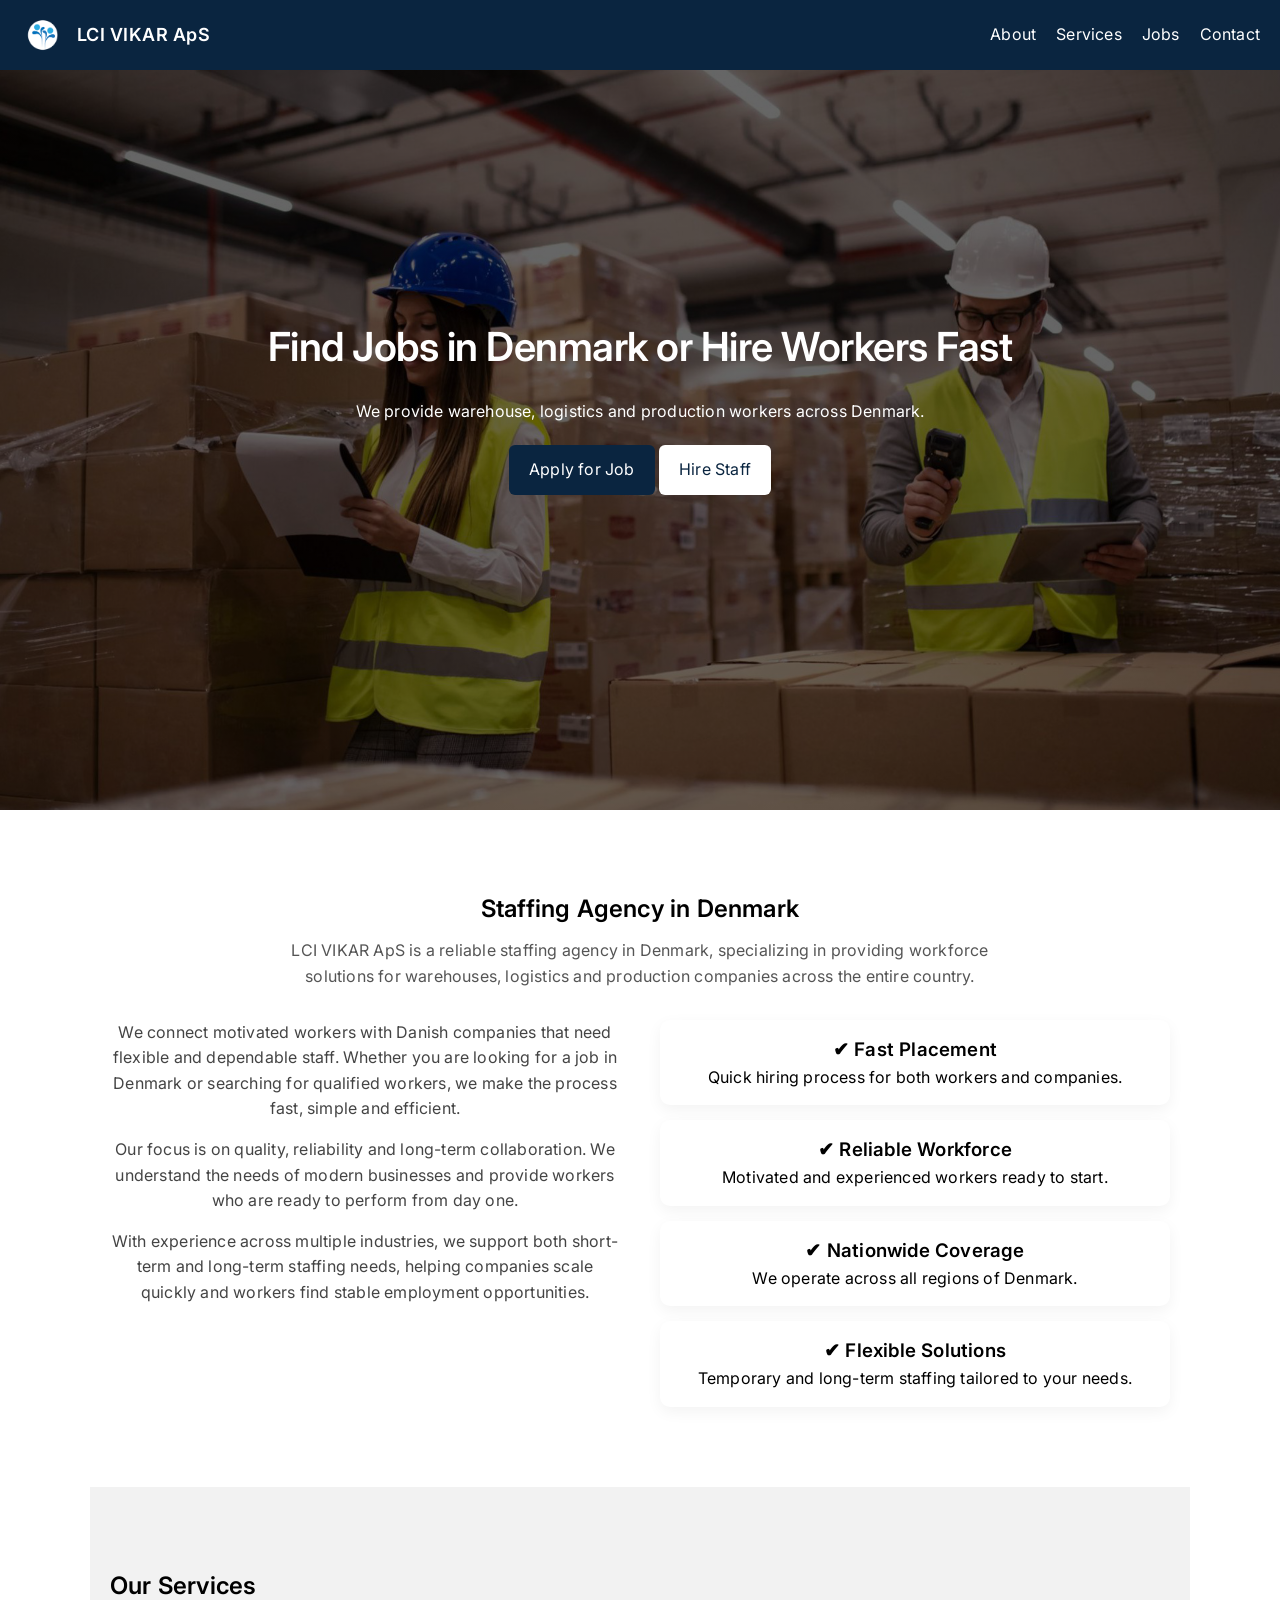
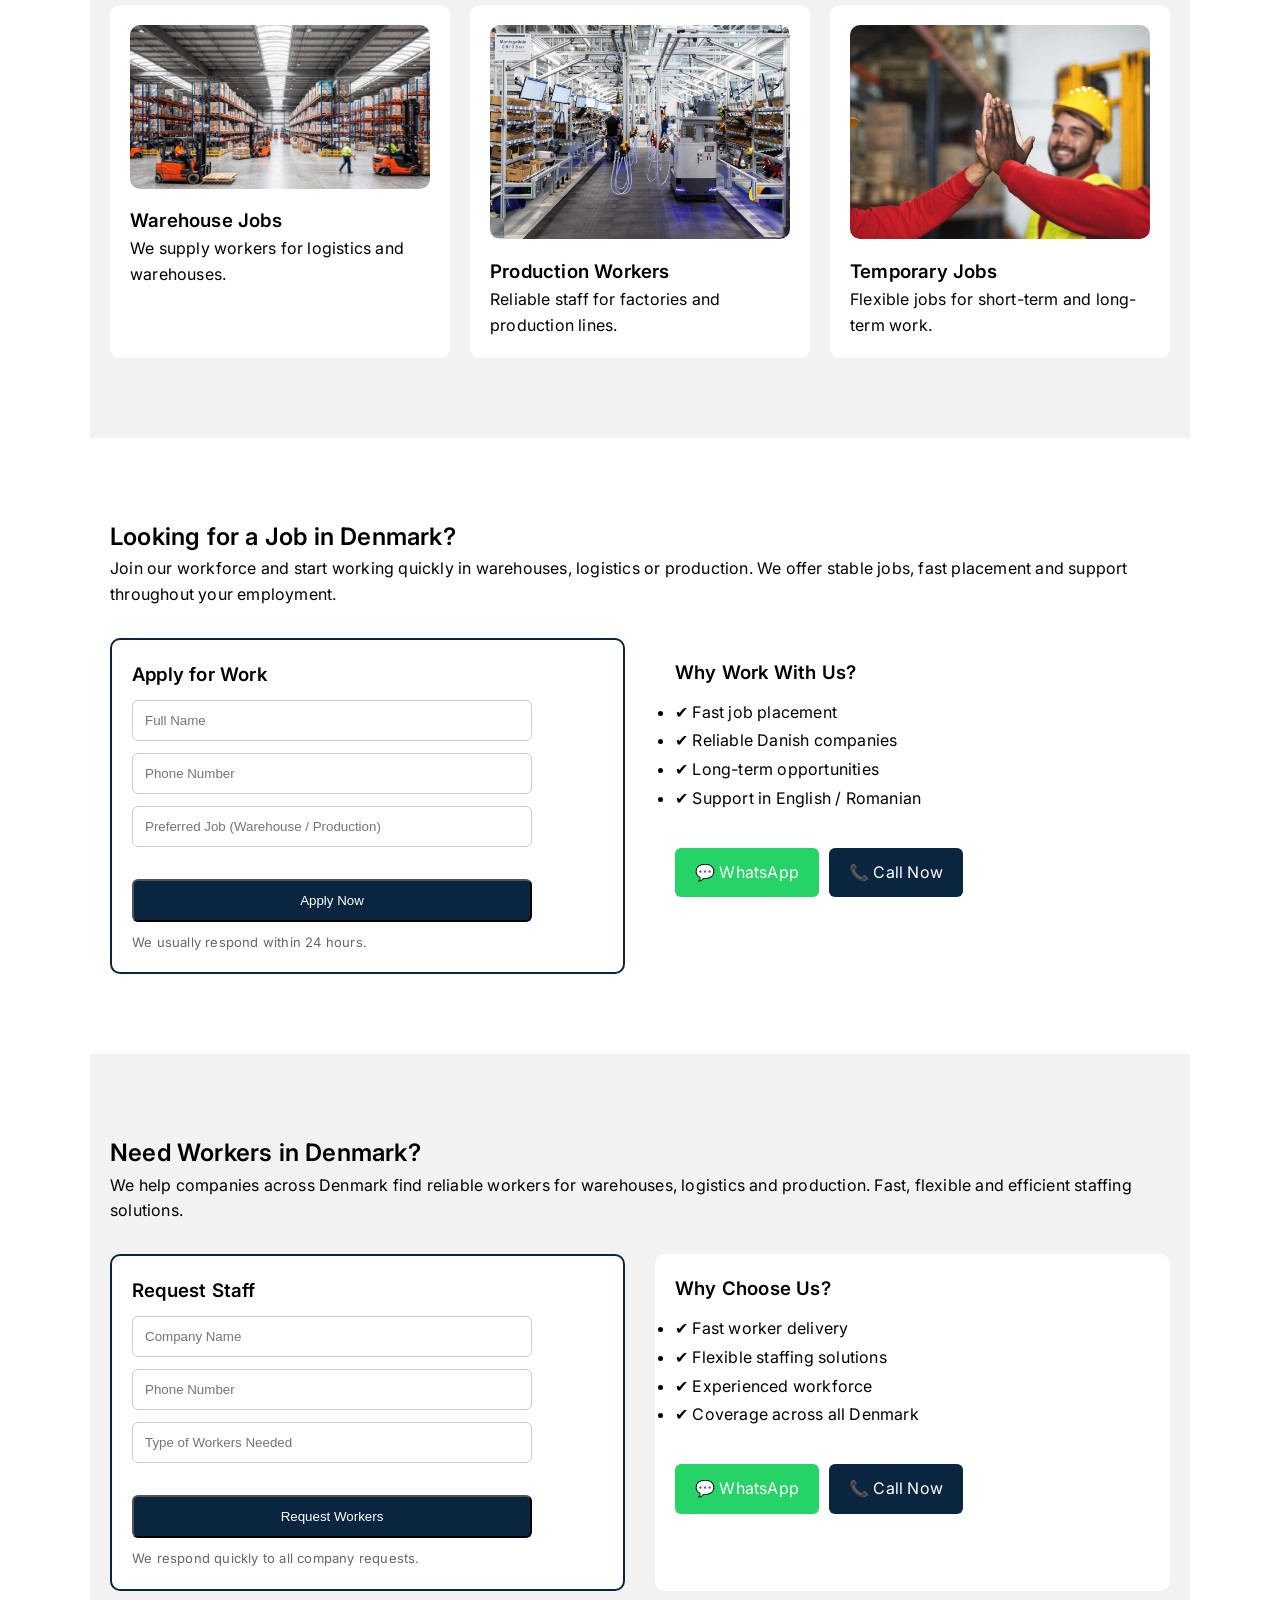
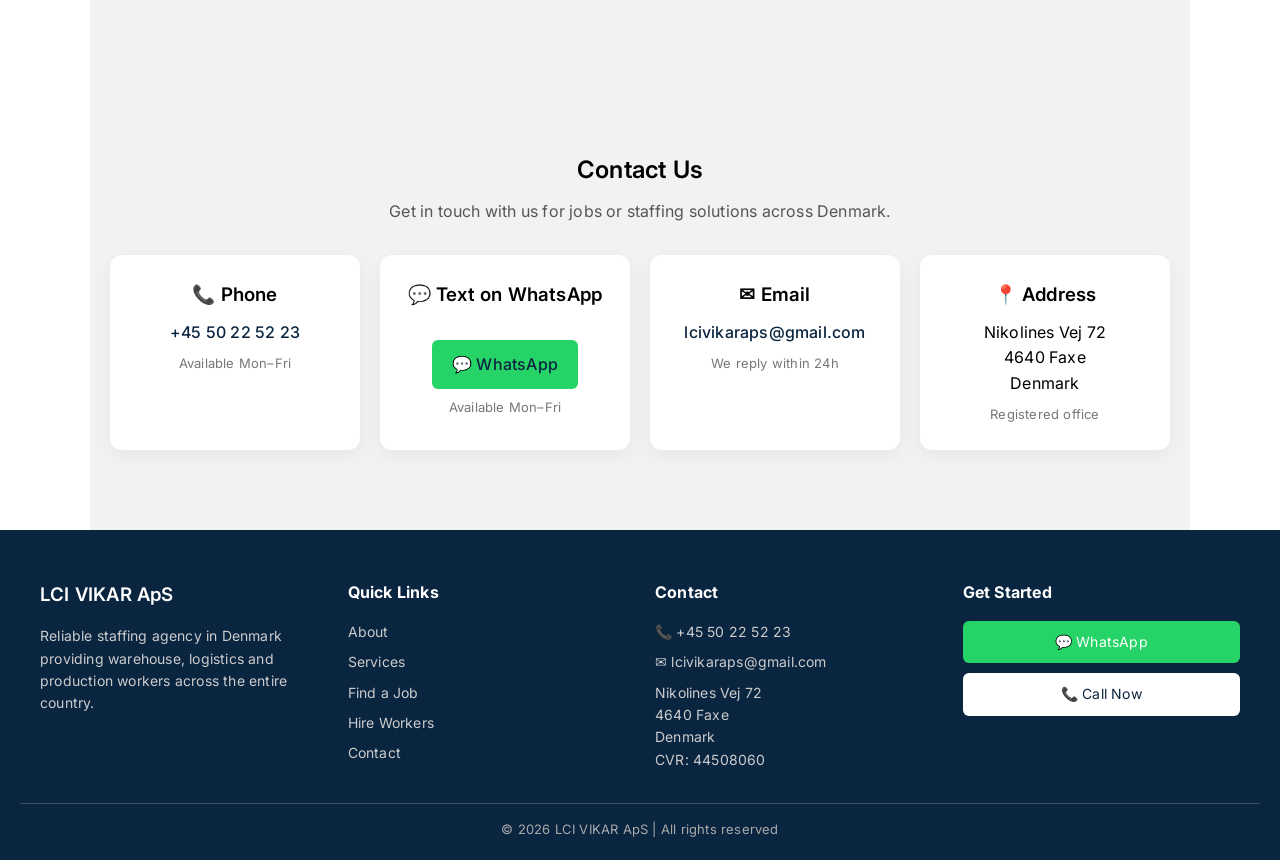
==== index.html @ 911d36e6 "Add files via upload" ====
<!DOCTYPE html>
<html lang="en">
<head>
<meta charset="UTF-8">
<meta name="viewport" content="width=device-width, initial-scale=1.0">

<title>Staffing Agency Denmark | Warehouse Jobs & Workers | LCI VIKAR ApS</title>

<meta name="description" content="Looking for jobs in Denmark or need workers fast? LCI VIKAR ApS provides warehouse, logistics and production staff across Denmark. Apply today.">
<meta name="robots" content="index, follow">
<meta name="author" content="LCI VIKAR ApS">
<link href="https://fonts.googleapis.com/css2?family=Inter:wght@300;400;500;600;700&display=swap" rel="stylesheet">
<!-- KEYWORDS (nu mai sunt critice, dar ok sa existe) -->
<meta name="keywords" content="vikar Denmark, arbejde i Danmark, warehouse jobs Denmark, lager job Danmark, staffing agency Denmark, temporary workers Denmark">

<!-- CANONICAL -->
<link rel="canonical" href="https://www.lcivikaraps.com/">

<!-- HREFLANG (foarte important pentru DK + RO workers) -->
<link rel="alternate" href="https://www.lcivikaraps.com/" hreflang="en">
<link rel="alternate" href="https://www.lcivikaraps.com/dk" hreflang="da">
<link rel="alternate" href="https://www.lcivikaraps.com/ro" hreflang="ro">
<link rel="alternate" href="https://www.lcivikaraps.com/" hreflang="x-default">

<!-- OPEN GRAPH (Facebook / WhatsApp) -->
<meta property="og:title" content="Find Jobs in Denmark or Hire Workers | LCI VIKAR ApS">
<meta property="og:description" content="Warehouse, logistics and production jobs across Denmark. Fast hiring for companies.">
<meta property="og:type" content="website">
<meta property="og:url" content="https://www.lcivikaraps.com/">
<meta property="og:image" content="https://www.lcivikaraps.com/hero.jpg">

<!-- TWITTER -->
<meta name="twitter:card" content="summary_large_image">
<meta name="twitter:title" content="Jobs & Staffing Denmark | LCI VIKAR ApS">
<meta name="twitter:description" content="Apply for jobs or hire staff in Denmark today.">
<meta name="twitter:image" content="https://www.lcivikaraps.com/hero.jpg">

<!-- PERFORMANCE -->
<link rel="preconnect" href="https://fonts.googleapis.com">
<link rel="preconnect" href="https://fonts.gstatic.com" crossorigin>

<!-- CSS -->
<link rel="stylesheet" href="style.css">

<!-- JS -->
<script defer src="script.js"></script>

<!-- STRUCTURED DATA: ORGANIZATION -->
<script type="application/ld+json">
{
 "@context": "https://schema.org",
 "@type": "Organization",
 "name": "LCI VIKAR ApS",
 "url": "https://www.lcivikaraps.com",
 "logo": "https://www.lcivikaraps.com/logo.png",
 "telephone": "+4550225223",
 "address": {
   "@type": "PostalAddress",
   "streetAddress": "Nikolines Vej 72",
   "addressLocality": "Faxe",
   "postalCode": "4640",
   "addressCountry": "DK"
 },
 "sameAs": []
}
</script>

<!-- STRUCTURED DATA: JOB SEARCH (boost Google Jobs) -->
<script type="application/ld+json">
{
 "@context": "https://schema.org",
 "@type": "EmploymentAgency",
 "name": "LCI VIKAR ApS",
 "url": "https://www.lcivikaraps.com",
 "areaServed": "Denmark",
 "description": "We provide warehouse, logistics and production jobs across Denmark."
}
</script>

<!-- FAQ SCHEMA (pentru rich results) -->
<script type="application/ld+json">
{
 "@context": "https://schema.org",
 "@type": "FAQPage",
 "mainEntity": [
   {
     "@type": "Question",
     "name": "How can I get a job in Denmark?",
     "acceptedAnswer": {
       "@type": "Answer",
       "text": "You can apply directly through our website or contact us via WhatsApp. We offer jobs in warehouses, logistics and production."
     }
   },
   {
     "@type": "Question",
     "name": "Do you provide workers for companies in Denmark?",
     "acceptedAnswer": {
       "@type": "Answer",
       "text": "Yes, we supply temporary and long-term workers for companies across Denmark."
     }
   }
 ]
}
</script>

</head>

<body>

<header class="header">
  <div class="nav">
    <a href="#top" class="logo">
      <img src="img/logo.png" alt="LCI VIKAR ApS Logo">
      <span>LCI VIKAR ApS</span>
    </a>

    <nav id="navLinks">
      <a href="#about">About</a>
      <a href="#services">Services</a>
      <a href="#jobs">Jobs</a>
      <a href="#contact">Contact</a>
    </nav>

    <div id="menuToggle" class="burger">
      <span></span>
      <span></span>
      <span></span>
    </div>
  </div>
</header>


<section id="top" class="hero">
  <div>
    <h1>Find Jobs in Denmark or Hire Workers Fast</h1>
    <p>We provide warehouse, logistics and production workers across Denmark.</p>

    <a href="https://wa.me/4550225223" class="btn primary">Apply for Job</a>
    <a href="https://wa.me/4550225223" class="btn secondary">Hire Staff</a>
  </div>
</section>

<section id="about" class="section">
  <div class="container">

    <h2>Staffing Agency in Denmark</h2>

    <p class="about-intro">
      LCI VIKAR ApS is a reliable staffing agency in Denmark, specializing in providing
      workforce solutions for warehouses, logistics and production companies across the entire country.
    </p>

    <div class="about-grid">

      <div class="about-text">
        <p>
          We connect motivated workers with Danish companies that need flexible and dependable staff.
          Whether you are looking for a job in Denmark or searching for qualified workers,
          we make the process fast, simple and efficient.
        </p>

        <p>
          Our focus is on quality, reliability and long-term collaboration. We understand the needs of
          modern businesses and provide workers who are ready to perform from day one.
        </p>

        <p>
          With experience across multiple industries, we support both short-term and long-term staffing
          needs, helping companies scale quickly and workers find stable employment opportunities.
        </p>
      </div>

      <div class="about-highlights">
        <div class="about-box">
          <h3>✔ Fast Placement</h3>
          <p>Quick hiring process for both workers and companies.</p>
        </div>

        <div class="about-box">
          <h3>✔ Reliable Workforce</h3>
          <p>Motivated and experienced workers ready to start.</p>
        </div>

        <div class="about-box">
          <h3>✔ Nationwide Coverage</h3>
          <p>We operate across all regions of Denmark.</p>
        </div>

        <div class="about-box">
          <h3>✔ Flexible Solutions</h3>
          <p>Temporary and long-term staffing tailored to your needs.</p>
        </div>
      </div>

    </div>

  </div>
</section>

<section id="services" class="section grey">
  <h2>Our Services</h2>

  <div class="grid">
    <div class="card">
      <img src="img/warehouse.jpg" loading="lazy" alt="Warehouse jobs Denmark">
      <h3>Warehouse Jobs</h3>
      <p>We supply workers for logistics and warehouses.</p>
    </div>

    <div class="card">
      <img src="img/Production.jpg" loading="lazy" alt="Production workers Denmark">
      <h3>Production Workers</h3>
      <p>Reliable staff for factories and production lines.</p>
    </div>

    <div class="card">
      <img src="img/temporary.jpg" loading="lazy" alt="Temporary jobs Denmark">
      <h3>Temporary Jobs</h3>
      <p>Flexible jobs for short-term and long-term work.</p>
    </div>
  </div>
</section>

<!-- JOB SEEKERS -->
<section id="job-seekers" class="section reveal">
  <div class="container">
    <h2>Looking for a Job in Denmark?</h2>

    <p>
      Join our workforce and start working quickly in warehouses, logistics or production.
      We offer stable jobs, fast placement and support throughout your employment.
    </p>

    <div class="grid-2">

      <div class="card highlight">
        <h3>Apply for Work</h3>

       <form class="contact-form" id="jobForm">
        <input type="text" id="jobName" placeholder="Full Name" required>
        <input type="tel" id="jobPhone" placeholder="Phone Number" required>
        <input type="text" id="jobType" placeholder="Preferred Job (Warehouse / Production)">
        
        <button type="submit" class="btn primary">Apply Now</button>
      </form>

        <p class="small-text">We usually respond within 24 hours.</p>
      </div>

      <div class="card">
        <h3>Why Work With Us?</h3>
        <ul>
          <li>✔ Fast job placement</li>
          <li>✔ Reliable Danish companies</li>
          <li>✔ Long-term opportunities</li>
          <li>✔ Support in English / Romanian</li>
        </ul>

        <div class="contact-buttons">
          <a href="https://wa.me/4550225223" class="btn whatsapp" target="_blank">
            💬 WhatsApp
          </a>

          <a href="tel:+4550225223" class="btn call">
            📞 Call Now
          </a>
        </div>
      </div>

    </div>
  </div>
</section>


<!-- COMPANIES -->
<section id="hire-staff" class="section grey reveal">
  <div class="container">
    <h2>Need Workers in Denmark?</h2>

    <p>
      We help companies across Denmark find reliable workers for warehouses,
      logistics and production. Fast, flexible and efficient staffing solutions.
    </p>

    <div class="grid-2">

      <div class="card highlight">
        <h3>Request Staff</h3>

        <form class="contact-form" id="companyForm">
          <input type="text" id="companyName" placeholder="Company Name" required>
          <input type="tel" id="companyPhone" placeholder="Phone Number" required>
          <input type="text" id="companyNeed" placeholder="Type of Workers Needed">
          
          <button type="submit" class="btn primary">Request Workers</button>
        </form>

        <p class="small-text">We respond quickly to all company requests.</p>
      </div>

      <div class="card">
        <h3>Why Choose Us?</h3>
        <ul>
          <li>✔ Fast worker delivery</li>
          <li>✔ Flexible staffing solutions</li>
          <li>✔ Experienced workforce</li>
          <li>✔ Coverage across all Denmark</li>
        </ul>

        <div class="contact-buttons">
          <a href="https://wa.me/4550225223" class="btn whatsapp" target="_blank">
            💬 WhatsApp
          </a>

          <a href="tel:+4550225223" class="btn call">
            📞 Call Now
          </a>
        </div>
      </div>

    </div>
  </div>
</section>

<section id="contact" class="section grey contact-section">
  <div class="container">

    <h2>Contact Us</h2>
    <p class="contact-sub">
      Get in touch with us for jobs or staffing solutions across Denmark.
    </p>

    <div class="contact-grid">

      <!-- PHONE -->
      <div class="contact-card">
        <h3>📞 Phone</h3>
        <p>
          <a href="tel:+4550225223">+45 50 22 52 23</a>
        </p>
        <span>Available Mon–Fri</span>
      </div>
      <!-- WHATSAPP -->
      <div class="contact-card">
        <h3>💬 Text on WhatsApp</h3>
        <p>
          <a href="https://wa.me/4550225223" class="btn whatsapp" target="_blank">
            💬 WhatsApp
          </a>
        </p>
        <span>Available Mon–Fri</span>
      </div>

      <!-- EMAIL -->
      <div class="contact-card">
        <h3>✉ Email</h3>
        <p>
          <a href="mailto:lcivikaraps@gmail.com">lcivikaraps@gmail.com</a>
        </p>
        <span>We reply within 24h</span>
      </div>

      <!-- ADDRESS -->
      <div class="contact-card">
        <h3>📍 Address</h3>
        <p>
          Nikolines Vej 72<br>
          4640 Faxe<br>
          Denmark
        </p>
        <span>Registered office</span>
      </div>

    </div>


  </div>
</section>

<footer class="footer">

  <div class="footer-container">

    <!-- BRAND -->
    <div class="footer-col">
      <h3>LCI VIKAR ApS</h3>
      <p>
        Reliable staffing agency in Denmark providing warehouse, logistics and
        production workers across the entire country.
      </p>
    </div>

    <!-- QUICK LINKS -->
    <div class="footer-col">
      <h4>Quick Links</h4>
      <a href="#about">About</a>
      <a href="#services">Services</a>
      <a href="#job-seekers">Find a Job</a>
      <a href="#hire-staff">Hire Workers</a>
      <a href="#contact">Contact</a>
    </div>

    <!-- CONTACT -->
    <div class="footer-col">
      <h4>Contact</h4>
      <p><a href="tel:+4550225223">📞 +45 50 22 52 23</a></p>
      <p><a href="mailto:lcivikaraps@gmail.com">✉ lcivikaraps@gmail.com</a></p>

      <p>
        Nikolines Vej 72<br>
        4640 Faxe<br>
        Denmark
      </p>

      <p>CVR: 44508060</p>
    </div>

    <!-- CTA -->
    <div class="footer-col">
      <h4>Get Started</h4>

      <a href="https://wa.me/4550225223" class="btn whatsapp" target="_blank">
        💬 WhatsApp
      </a>

      <a href="tel:+4550225223" class="btn call">
        📞 Call Now
      </a>
    </div>

  </div>

  <!-- BOTTOM -->
  <div class="footer-bottom">
    <p>© 2026 LCI VIKAR ApS | All rights reserved</p>
  </div>

</footer>


</body>
</html>
---- style.css ----
/* RESET */
* {
  margin:0;
  padding:0;
  box-sizing:border-box;
}
html {
  scroll-behavior: smooth;
}
body {
  font-family:'Inter', sans-serif;
  line-height:1.6;
  letter-spacing: 0.2px;
}
h1, h2, h3 {
  font-weight: 600;
}

/* NAV */
.header {
  background:#0a2540;
  transition: box-shadow 0.3s ease;
  color:#fff;
  position:fixed;
  top:0;
  left:0;
  width:100%;
  z-index:1000;
}
.header.scrolled {
  box-shadow: 0 2px 10px rgba(0,0,0,0.1);
}
h1 {
  letter-spacing: -0.5px;
}
.nav {
  display:flex;
  justify-content:space-between;
  align-items:center;
  padding:15px 20px;
}

.logo {
  display:flex;
  align-items:center;
  gap:10px;
  font-weight:600;
  font-size:18px;
  text-decoration: none;
}

.logo img {
  height:40px; /* ajustează dacă e nevoie */
  width:auto;
}
.logo span {
  letter-spacing:0.5px;
  color: #fff;
}
#navLinks {
  display:flex;
  gap:20px;
}

#navLinks a {
  color:#fff;
  text-decoration:none;
}

#menuToggle {
  display:none;
  font-size:22px;
  cursor:pointer;
}

/* BURGER BASE */
.burger {
  width:30px;
  height:22px;
  display:flex;
  flex-direction:column;
  justify-content:space-between;
  cursor:pointer;
  z-index:1001;
}

.burger span {
  display:block;
  height:5px;
  margin-bottom: 3px;
  width:100%;
  background:#fff;
  border-radius:3px;
   transition: transform 0.3s ease, opacity 0.3s ease, background 0.3s ease;
}

/* HOVER (culoare mai fancy) */
.burger:hover span {
  background:#25D366;
}

/* ACTIVE → TRANSFORMĂ ÎN X */
.burger.active span:nth-child(1) {
  transform:translateY(9px) rotate(45deg);
  background:#25D366;
}

.burger.active span:nth-child(2) {
  opacity:0;
}

.burger.active span:nth-child(3) {
  transform:translateY(-9px) rotate(-45deg);
  background:#25D366;
}

/* HERO */
.hero {
  height:90vh;
  background:linear-gradient(rgba(0,0,0,0.6), rgba(0,0,0,0.6)), url(img/hero.jpg);
  background-size:cover;
  display:flex;
  align-items:center;
  justify-content:center;
  text-align:center;
  color:#fff;
  padding:20px;
}

.hero h1 {
  font-size:40px;
  margin-bottom:20px;
}

.hero p {
  max-width:600px;
  margin:auto;
}

.btn {
  display:inline-block;
  margin-top:20px;
  padding:12px 20px;
  border-radius:6px;
  text-decoration:none;
}

.primary {
  background:#0a2540;
  color:#fff;
}

.secondary {
  background:#fff;
  color:#0a2540;
}

/* SECTIONS */
.section {
  padding:80px 20px;
  max-width:1100px;
  margin:auto;
}

.grey {
  background:#f2f2f2;
}

/* GRID */
.grid {
  display:grid;
  grid-template-columns:repeat(auto-fit,minmax(250px,1fr));
  gap:20px;
}

.card {
  background:#fff;
  padding:20px;
  border-radius:10px;
}

.card img {
  width:100%;
  border-radius:10px;
  margin-bottom:10px;
}

/* FORM */
form {
  display:flex;
  flex-direction:column;
  gap:10px;
  max-width:400px;
}

input, button {
  padding:12px;
}

.footer {
  background:#0a2540;
  color:#fff;
  padding:50px 20px 20px;
}

.footer-container {
  display:grid;
  grid-template-columns:repeat(auto-fit,minmax(220px,1fr));
  gap:30px;
  max-width:1200px;
  margin:auto;
}

.footer-col h3,
.footer-col h4 {
  margin-bottom:15px;
}

.footer-col p {
  font-size:14px;
  line-height:1.6;
  color:#ccc;
}

.footer-col a {
  display:block;
  color:#ccc;
  text-decoration:none;
  margin-bottom:8px;
  font-size:14px;
}

.footer-col a:hover {
  color:#fff;
}

/* BUTTONS */
.footer .btn {
  display:block;
  margin-top:10px;
  padding:10px;
  border-radius:6px;
  text-align:center;
}

.footer .whatsapp {
  background:#25D366;
  color:#fff;
}

.footer .call {
  background:#fff;
  color:#0a2540;
}

/* BOTTOM */
.footer-bottom {
  text-align:center;
  margin-top:30px;
  border-top:1px solid rgba(255,255,255,0.2);
  padding-top:15px;
  font-size:13px;
  color:#aaa;
}

/* MOBILE */
@media(max-width:768px){
  #navLinks {
    display:none;
    flex-direction:column;
    background:#0a2540;
    position:absolute;
    top:60px;
    right:0;
    width:200px;
    padding:10px;
  }

  #navLinks.open {
    display:flex;
  }

  #menuToggle {
    display:block;
  }
}




.grid-2 {
  display:grid;
  grid-template-columns:1fr 1fr;
  gap:30px;
  margin-top:30px;
}

.highlight {
  border:2px solid #0a2540;
}

.contact-form {
  display:flex;
  flex-direction:column;
  gap:12px;
  margin-top:10px;
}

.contact-form input {
  padding:12px;
  border:1px solid #ccc;
  border-radius:6px;
}
.contact-section {
  text-align:center;
}

.contact-sub {
  max-width:600px;
  margin:10px auto 30px;
  color:#555;
}

/* GRID */
.contact-grid {
  display:grid;
  grid-template-columns:repeat(auto-fit,minmax(250px,1fr));
  gap:20px;
  margin-top:30px;
}

/* CARD */
.contact-card {
  background:#fff;
  padding:25px;
  border-radius:12px;
  box-shadow:0 5px 20px rgba(0,0,0,0.05);
  transition:transform 0.3s ease, box-shadow 0.3s ease;
}

.contact-card:hover {
  transform:translateY(-5px);
  box-shadow:0 10px 25px rgba(0,0,0,0.1);
}

.contact-card h3 {
  margin-bottom:10px;
}

.contact-card p a {
  color:#0a2540;
  font-weight:500;
  text-decoration:none;
}

.contact-card span {
  display:block;
  margin-top:8px;
  font-size:13px;
  color:#777;
}

/* BUTTONS */
.contact-actions {
  margin-top:40px;
  display:flex;
  justify-content:center;
  gap:15px;
  flex-wrap:wrap;
}

.small-text {
  font-size:13px;
  margin-top:10px;
  color:#666;
}

ul {
  margin-top:10px;
  line-height:1.8;
}

/* MOBILE */
@media(max-width:768px){
  .grid-2 {
    grid-template-columns:1fr;
  }
}


.contact-buttons {
  display:flex;
  gap:10px;
  margin-top:15px;
}

.whatsapp {
  background:#25D366;
  color:#fff;
}

.call {
  background:#0a2540;
  color:#fff;
}

#about{
    display: flex;
    justify-content: center;
    align-items: center;
    justify-content: center;
    justify-items: center;
    text-align: center;
}
.about-intro {
  max-width:700px;
  margin:10px auto 30px;
  text-align:center;
  color:#555;
}

.about-grid {
  display:grid;
  grid-template-columns:1fr 1fr;
  gap:40px;
  margin-top:30px;
}

.about-text p {
  margin-bottom:15px;
  color:#444;
}

.about-highlights {
  display:grid;
  gap:15px;

}

.about-box {
  background:#fff;
  padding:15px;
  border-radius:10px;
  box-shadow:0 5px 15px rgba(0,0,0,0.05);
}

/* MOBILE */
@media(max-width:768px){
  .about-grid {
    grid-template-columns:1fr;
  }
}
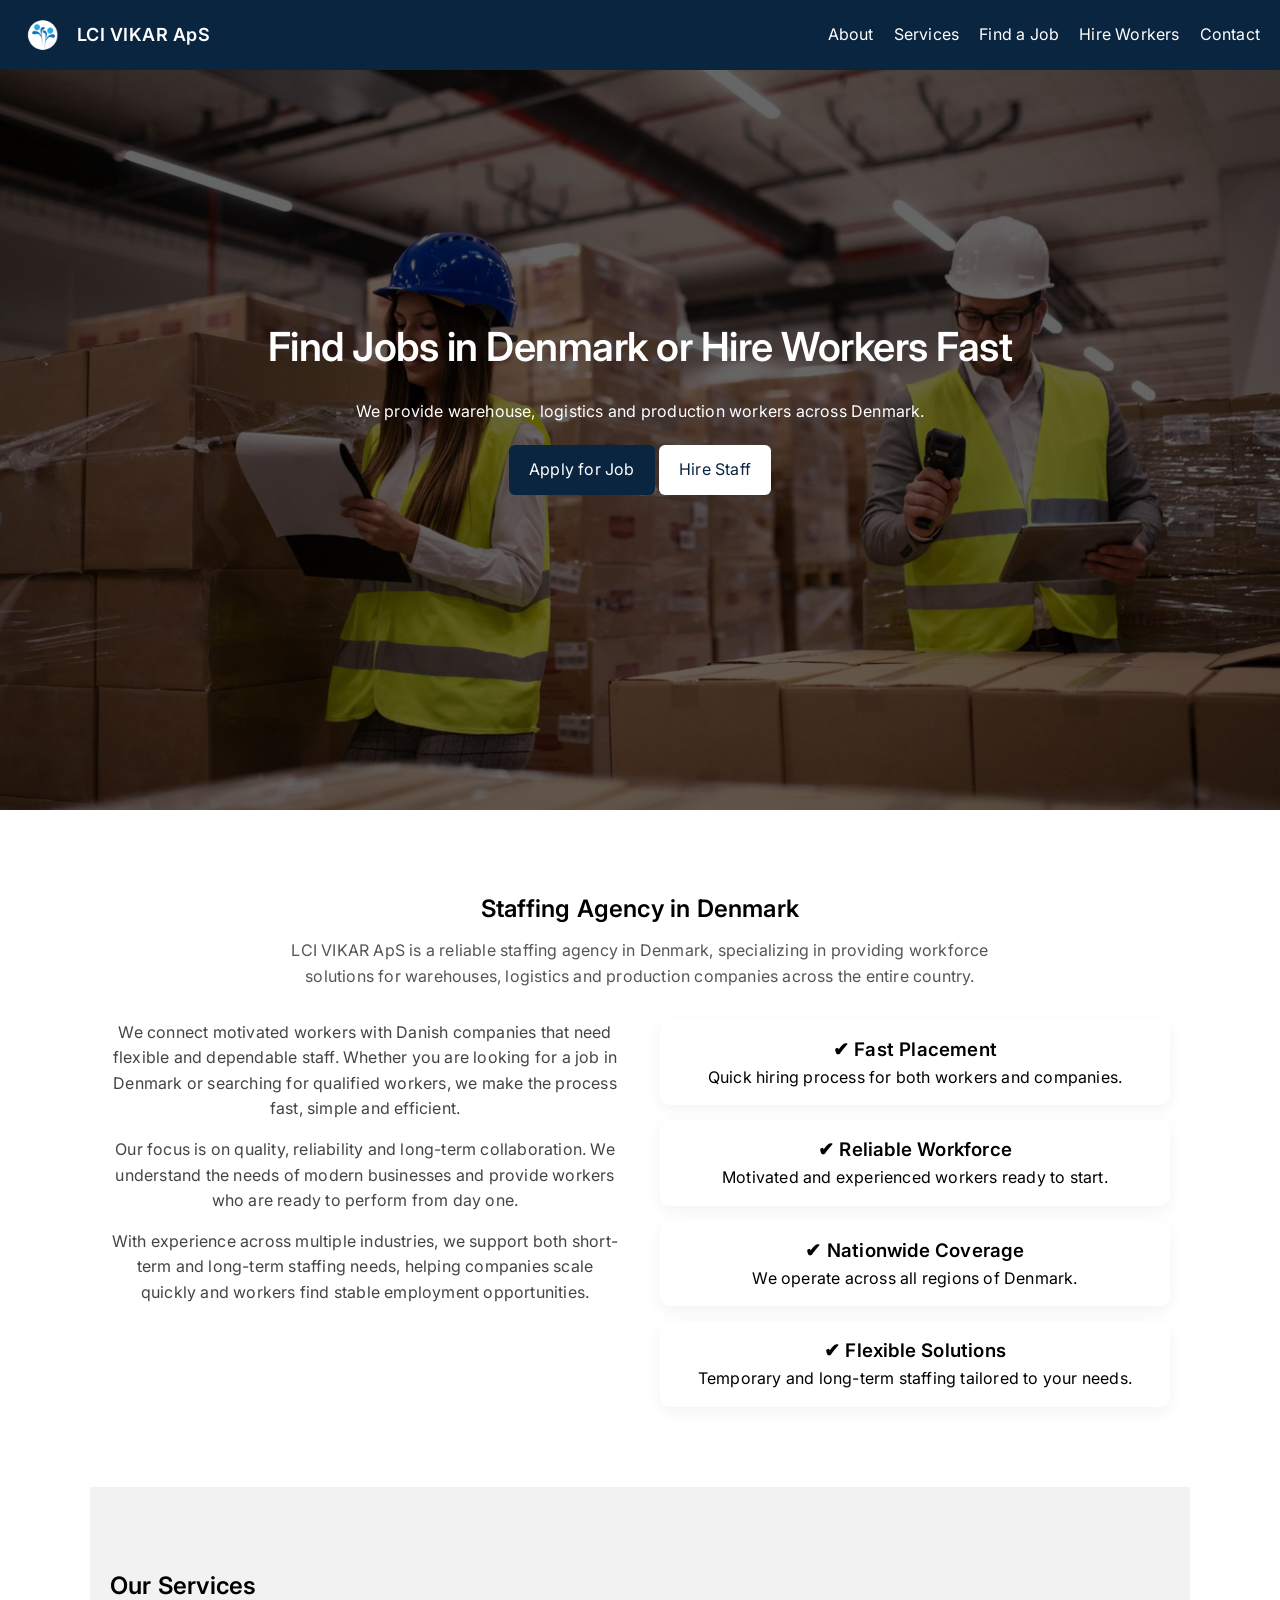
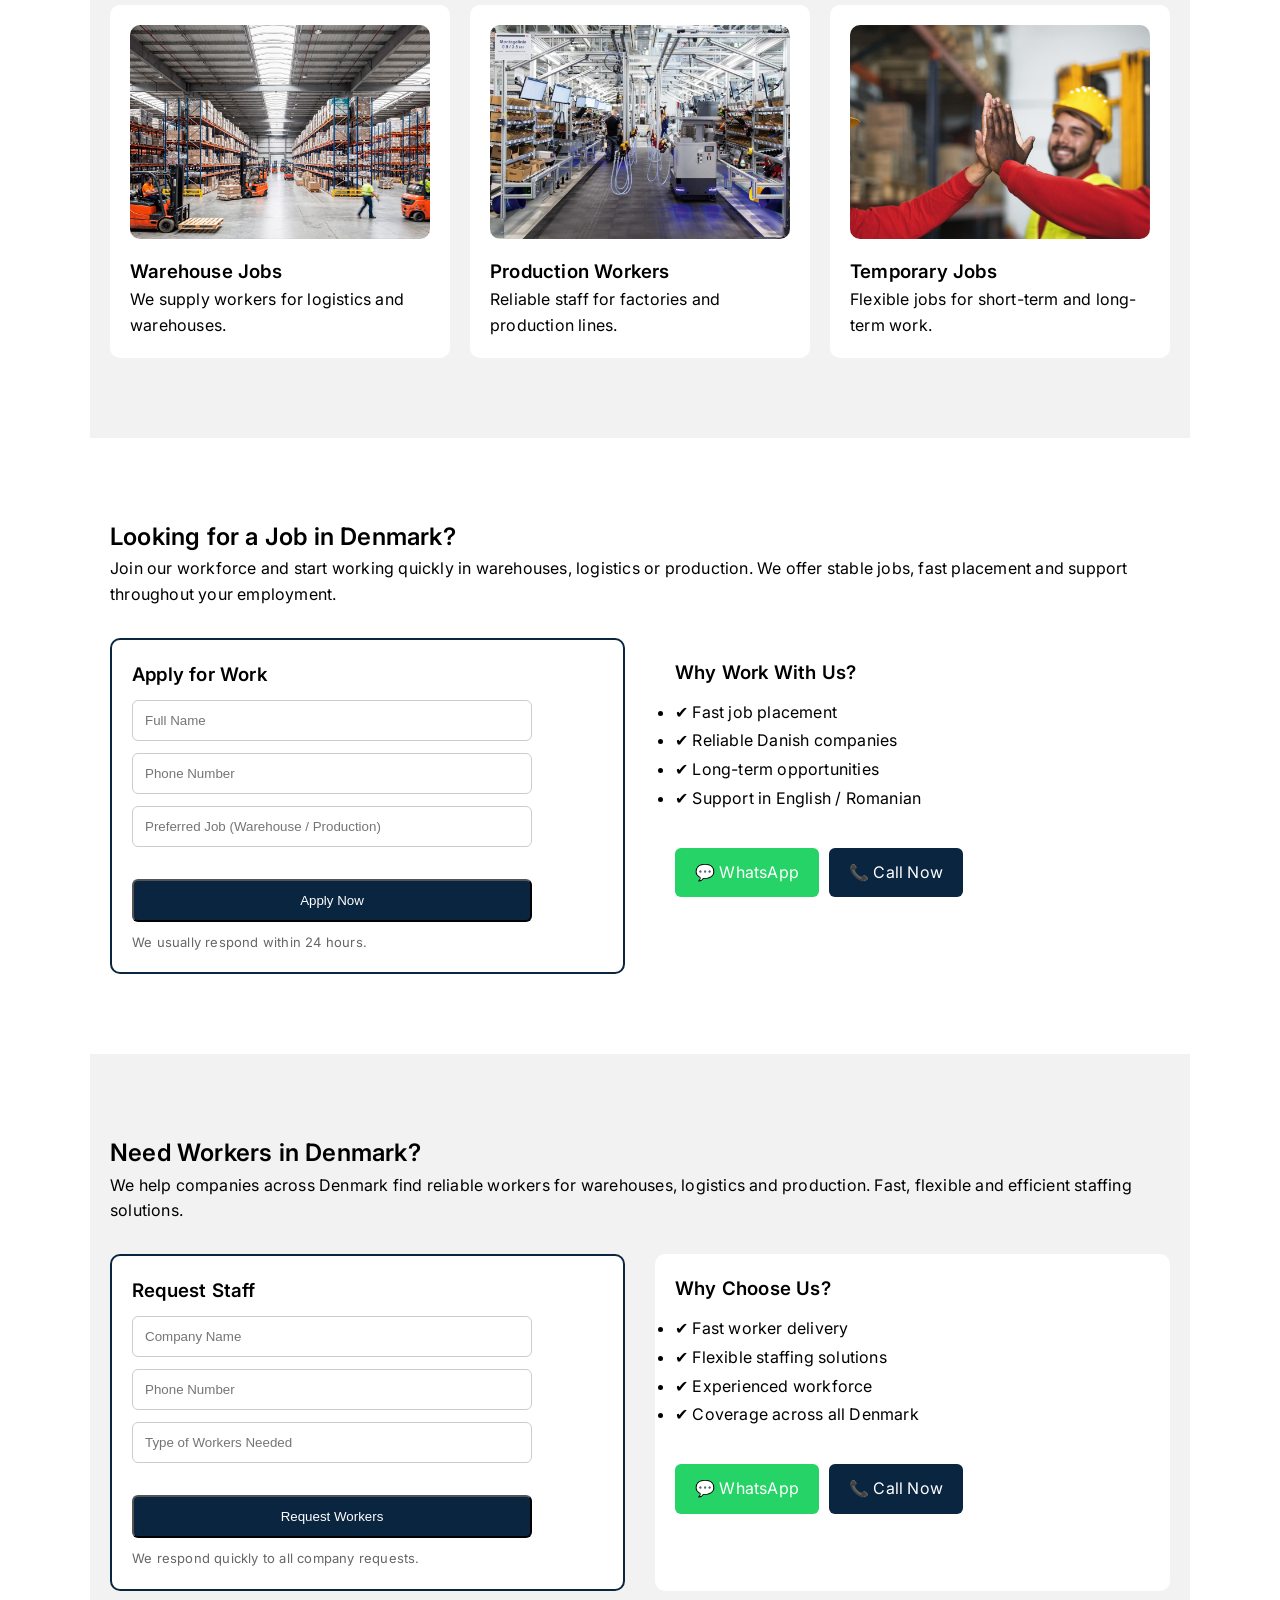
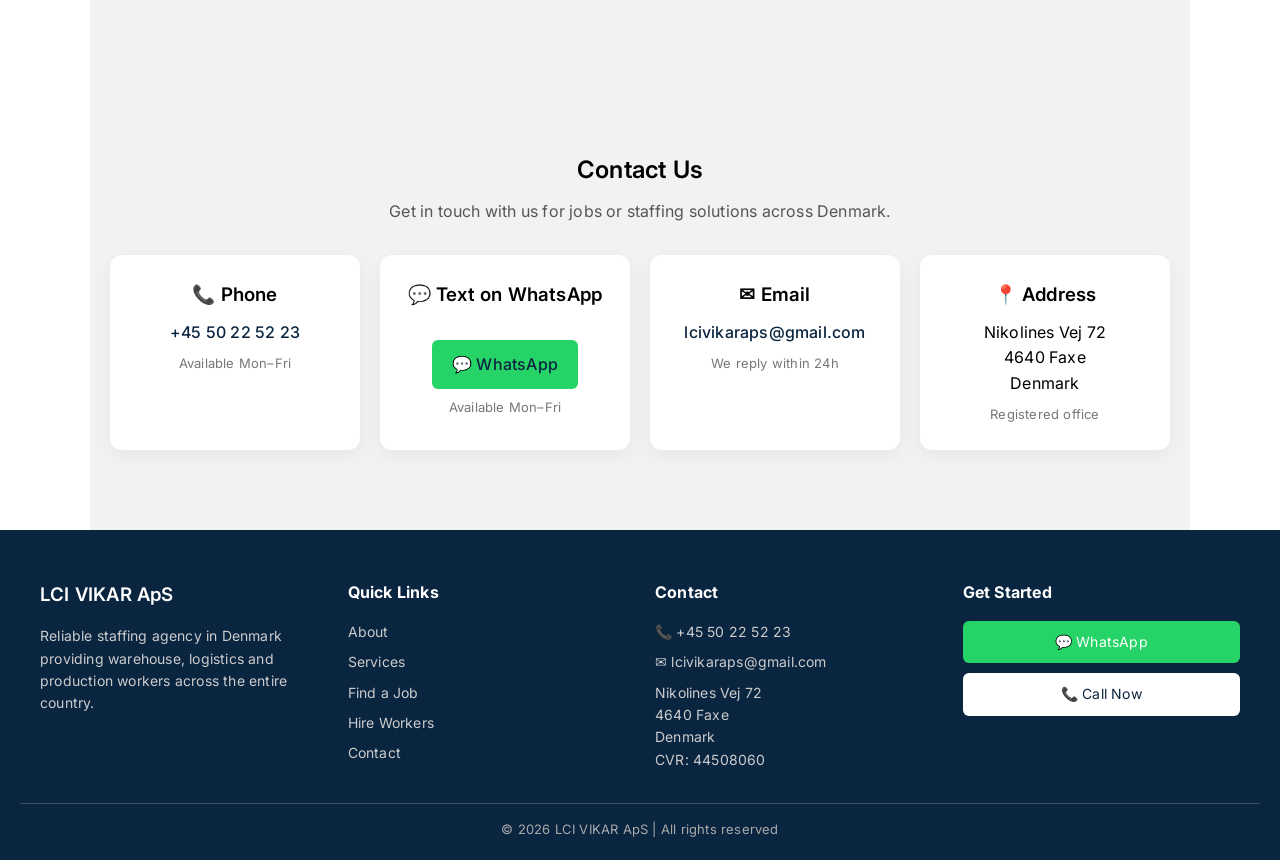
==== commit 3f6b1142: "Add files via upload" ====
--- a/index.html
+++ b/index.html
@@ -117,7 +117,8 @@
     <nav id="navLinks">
       <a href="#about">About</a>
       <a href="#services">Services</a>
-      <a href="#jobs">Jobs</a>
+      <a href="#job-seekers">Find a Job</a>
+      <a href="#hire-staff">Hire Workers</a>
       <a href="#contact">Contact</a>
     </nav>
 
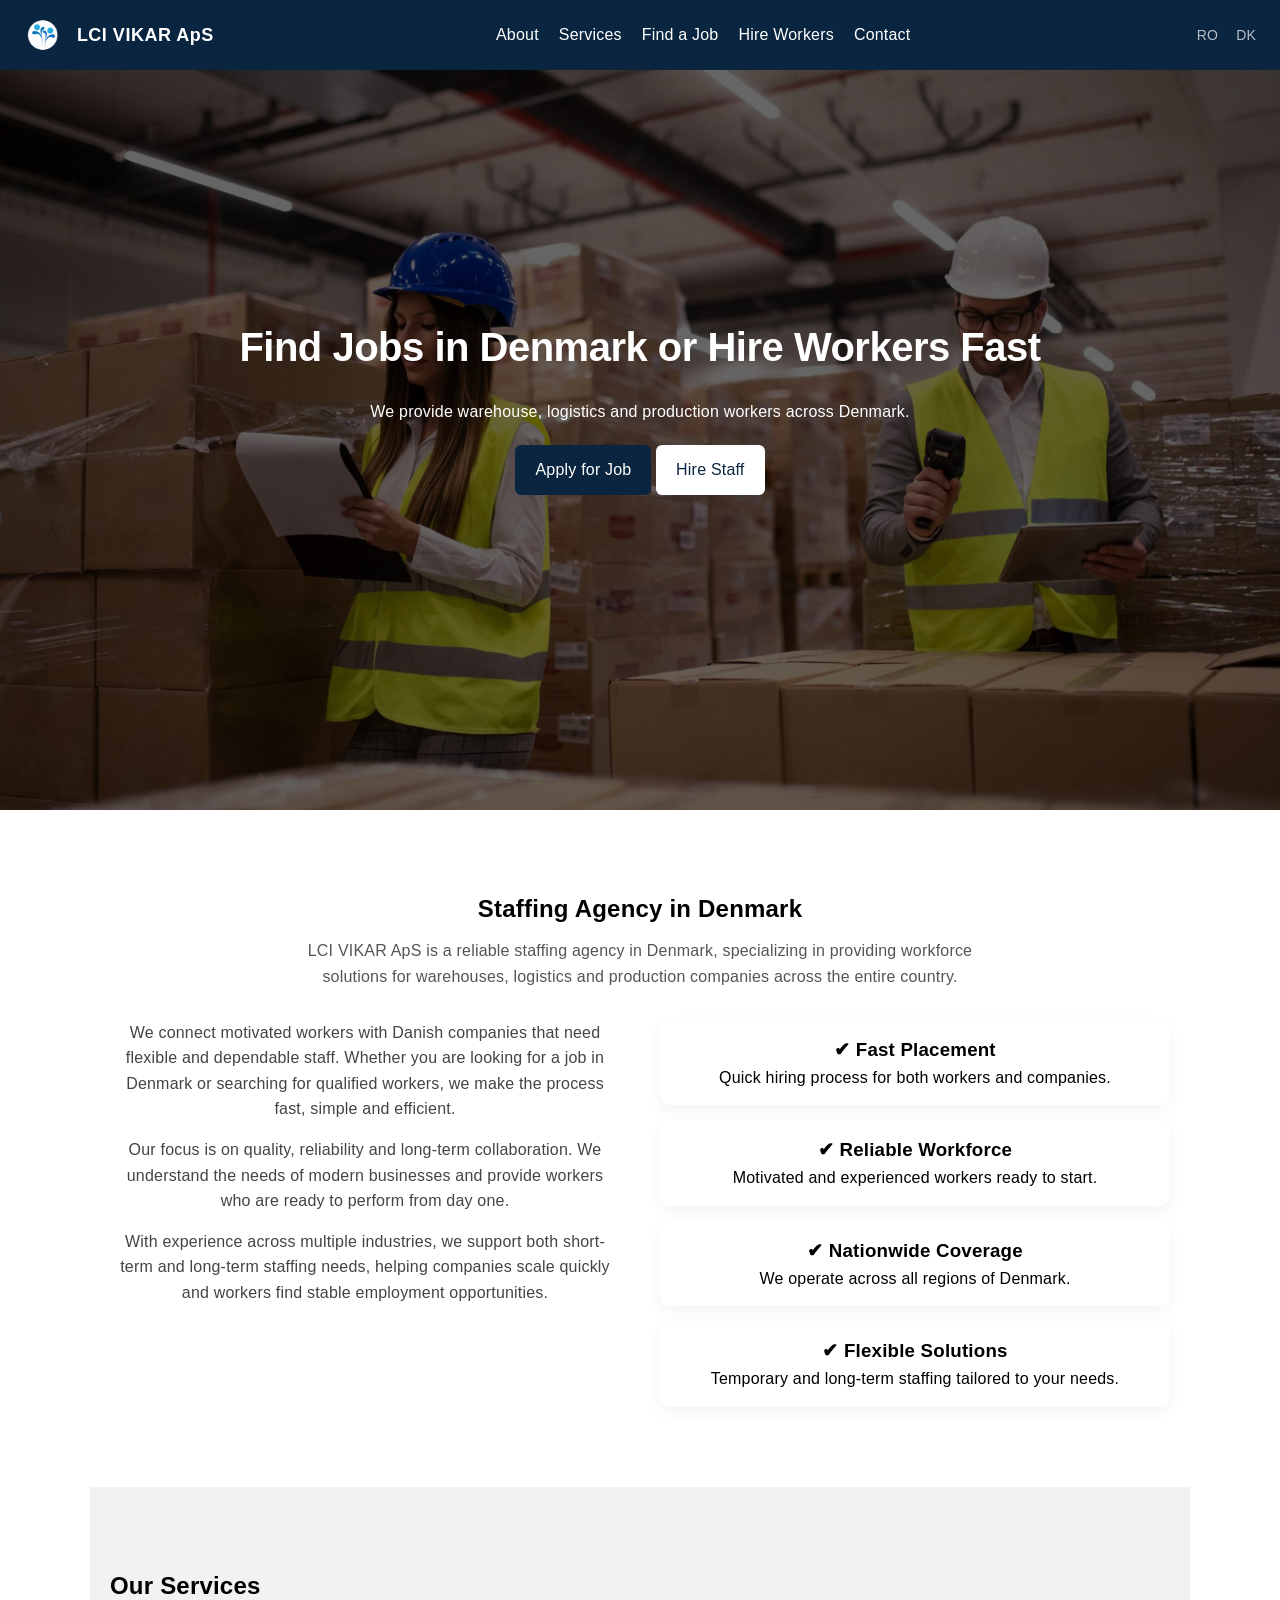
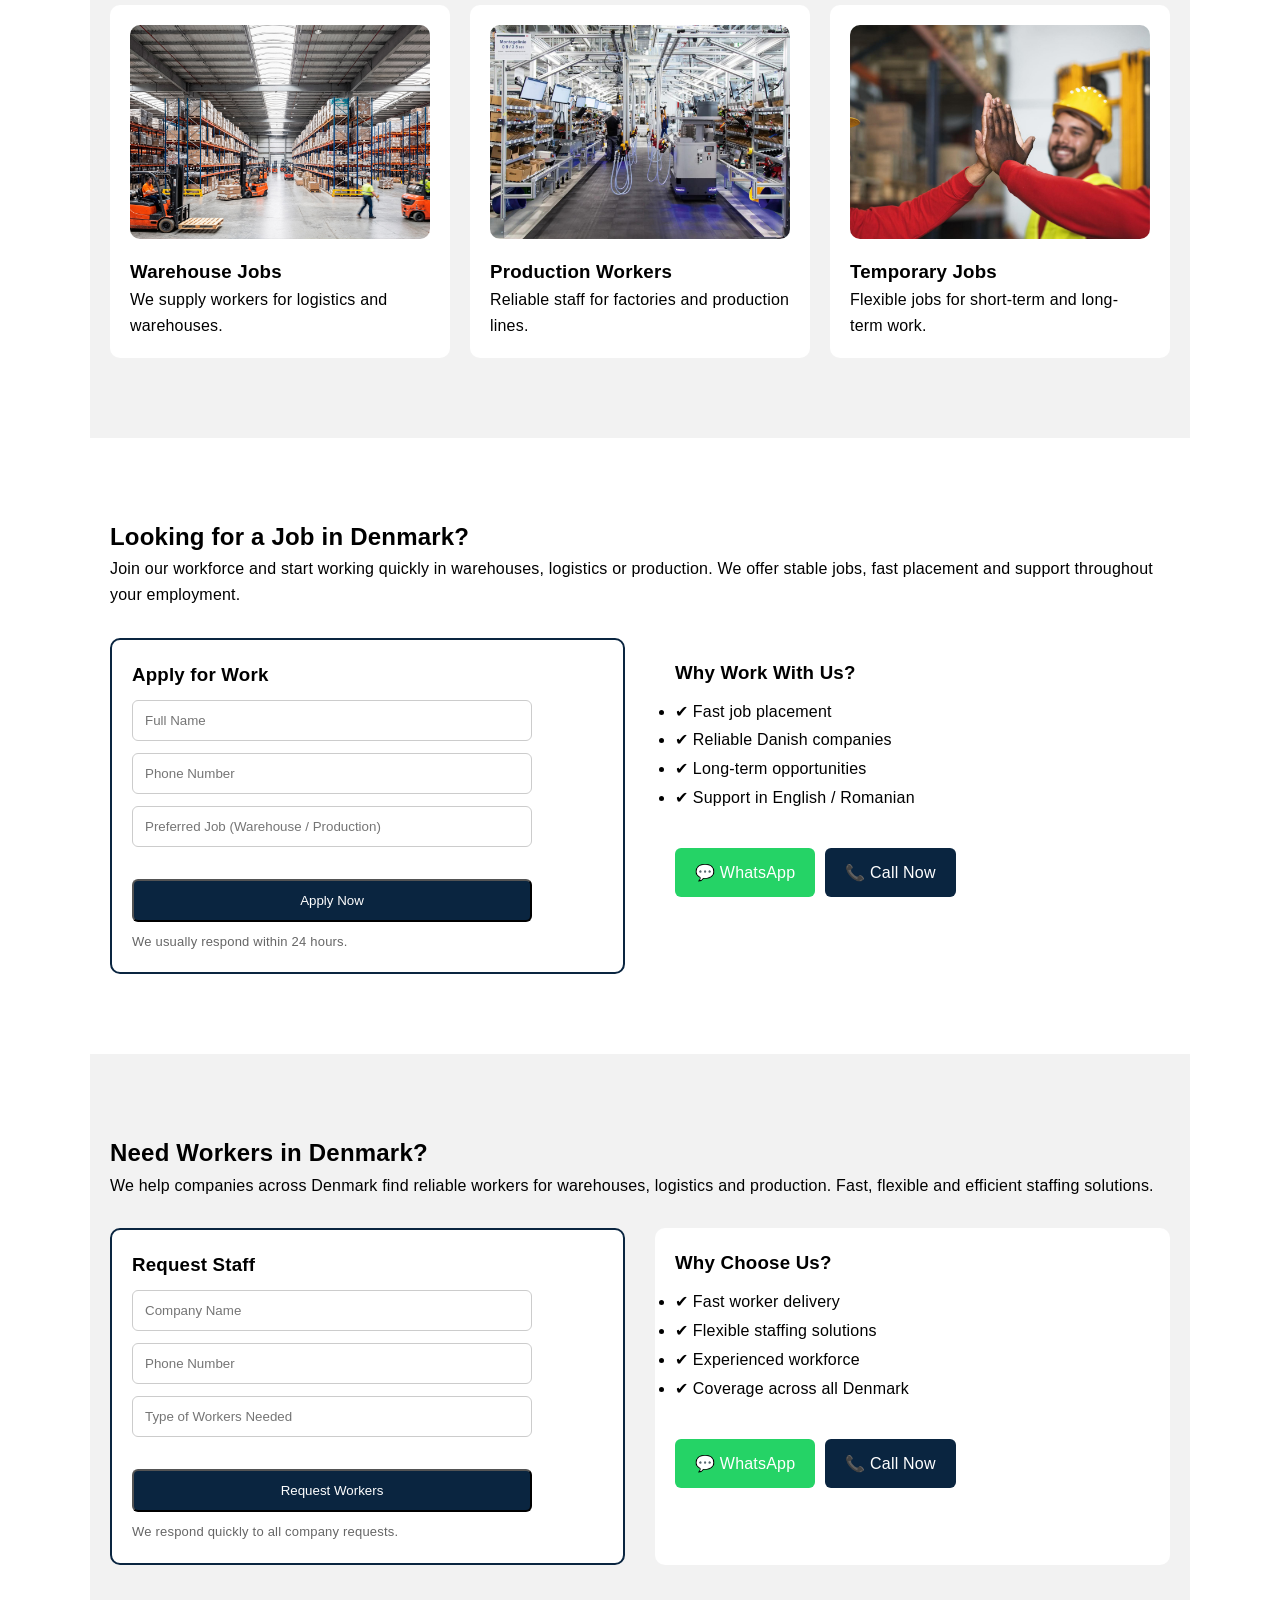
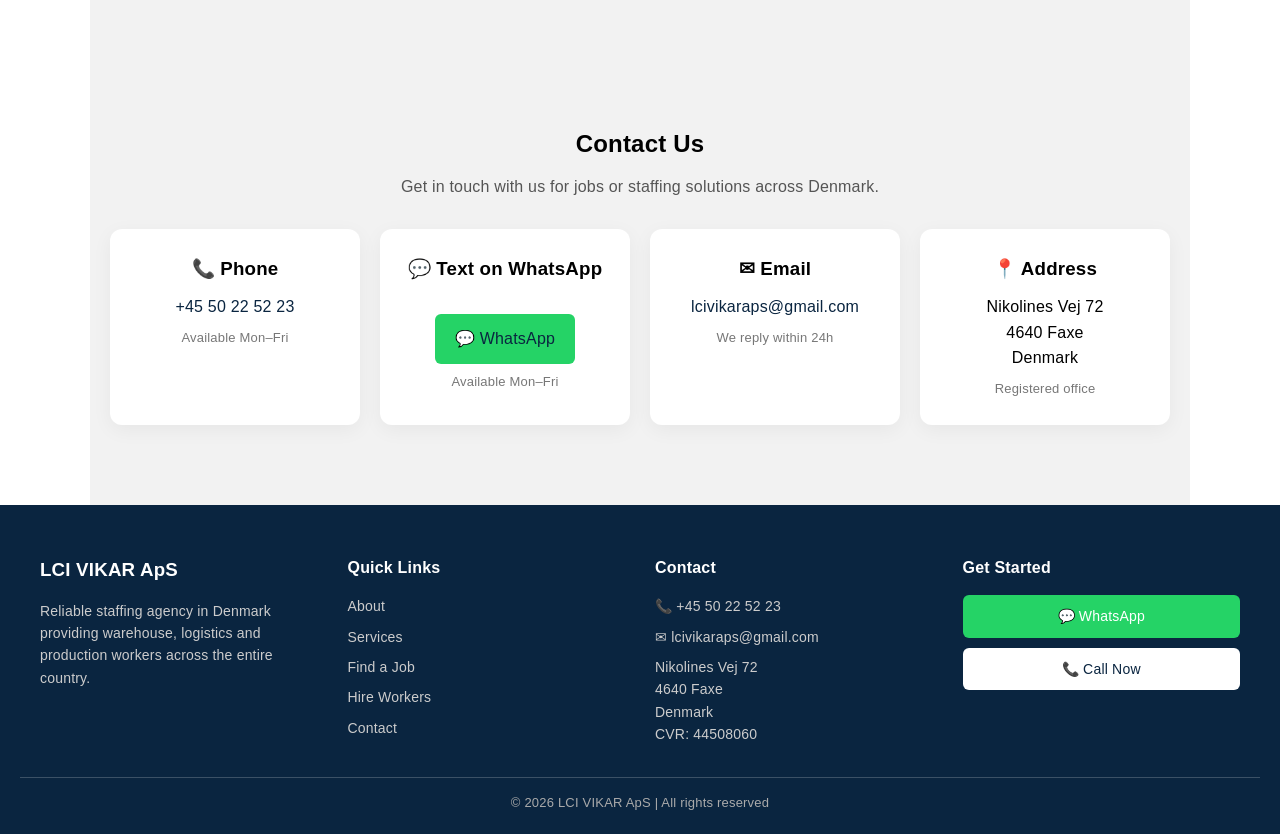
==== commit 1a002764: "Add files via upload" ====
--- a/index.html
+++ b/index.html
@@ -4,38 +4,43 @@
 <meta charset="UTF-8">
 <meta name="viewport" content="width=device-width, initial-scale=1.0">
 
-<title>Staffing Agency Denmark | Warehouse Jobs & Workers | LCI VIKAR ApS</title>
-
-<meta name="description" content="Looking for jobs in Denmark or need workers fast? LCI VIKAR ApS provides warehouse, logistics and production staff across Denmark. Apply today.">
-<meta name="robots" content="index, follow">
+<title>Warehouse Jobs in Denmark & Staffing Solutions | LCI VIKAR ApS</title>
+
+<meta name="description" content="Find warehouse jobs in Denmark or hire reliable workers fast. LCI VIKAR ApS provides staffing for logistics, production and warehouses across Denmark.">
+
+<meta name="robots" content="index, follow, max-image-preview:large">
 <meta name="author" content="LCI VIKAR ApS">
-<link href="https://fonts.googleapis.com/css2?family=Inter:wght@300;400;500;600;700&display=swap" rel="stylesheet">
-<!-- KEYWORDS (nu mai sunt critice, dar ok sa existe) -->
-<meta name="keywords" content="vikar Denmark, arbejde i Danmark, warehouse jobs Denmark, lager job Danmark, staffing agency Denmark, temporary workers Denmark">
-
-<!-- CANONICAL -->
+
+<!-- Canonical -->
 <link rel="canonical" href="https://www.lcivikaraps.com/">
 
-<!-- HREFLANG (foarte important pentru DK + RO workers) -->
+<!-- Hreflang -->
 <link rel="alternate" href="https://www.lcivikaraps.com/" hreflang="en">
-<link rel="alternate" href="https://www.lcivikaraps.com/dk" hreflang="da">
-<link rel="alternate" href="https://www.lcivikaraps.com/ro" hreflang="ro">
+<link rel="alternate" href="https://www.lcivikaraps.com/dk/" hreflang="da-DK">
+<link rel="alternate" href="https://www.lcivikaraps.com/ro/" hreflang="ro-RO">
 <link rel="alternate" href="https://www.lcivikaraps.com/" hreflang="x-default">
 
-<!-- OPEN GRAPH (Facebook / WhatsApp) -->
-<meta property="og:title" content="Find Jobs in Denmark or Hire Workers | LCI VIKAR ApS">
-<meta property="og:description" content="Warehouse, logistics and production jobs across Denmark. Fast hiring for companies.">
+<!-- Open Graph -->
+<meta property="og:title" content="Warehouse Jobs & Staffing in Denmark | LCI VIKAR ApS">
+<meta property="og:description" content="Looking for jobs or workers in Denmark? Fast placement in warehouses, logistics and production.">
 <meta property="og:type" content="website">
 <meta property="og:url" content="https://www.lcivikaraps.com/">
-<meta property="og:image" content="https://www.lcivikaraps.com/hero.jpg">
-
-<!-- TWITTER -->
+<meta property="og:image" content="https://www.lcivikaraps.com/img/hero.jpg">
+<meta property="og:locale" content="en_US">
+<meta property="og:site_name" content="LCI VIKAR ApS">
+
+<!-- Twitter -->
 <meta name="twitter:card" content="summary_large_image">
 <meta name="twitter:title" content="Jobs & Staffing Denmark | LCI VIKAR ApS">
-<meta name="twitter:description" content="Apply for jobs or hire staff in Denmark today.">
-<meta name="twitter:image" content="https://www.lcivikaraps.com/hero.jpg">
-
-<!-- PERFORMANCE -->
+<meta name="twitter:description" content="Apply for jobs or hire workers in Denmark today.">
+<meta name="twitter:image" content="https://www.lcivikaraps.com/img/hero.jpg">
+
+<!-- Favicon -->
+<link rel="icon" href="/img/favicon.png" sizes="32x32">
+<link rel="icon" href="/img/favicon.png" sizes="192x192">
+<link rel="apple-touch-icon" href="/img/favicon.png">
+
+<!-- Fonts Performance -->
 <link rel="preconnect" href="https://fonts.googleapis.com">
 <link rel="preconnect" href="https://fonts.gstatic.com" crossorigin>
 
@@ -45,7 +50,9 @@
 <!-- JS -->
 <script defer src="script.js"></script>
 
-<!-- STRUCTURED DATA: ORGANIZATION -->
+<!-- ================= STRUCTURED DATA ================= -->
+
+<!-- ORGANIZATION -->
 <script type="application/ld+json">
 {
  "@context": "https://schema.org",
@@ -60,24 +67,32 @@
    "addressLocality": "Faxe",
    "postalCode": "4640",
    "addressCountry": "DK"
- },
- "sameAs": []
+ }
 }
 </script>
 
-<!-- STRUCTURED DATA: JOB SEARCH (boost Google Jobs) -->
+<!-- LOCAL BUSINESS (IMPORTANT pentru Google Maps + trust) -->
 <script type="application/ld+json">
 {
  "@context": "https://schema.org",
  "@type": "EmploymentAgency",
  "name": "LCI VIKAR ApS",
+ "image": "https://www.lcivikaraps.com/logo.png",
  "url": "https://www.lcivikaraps.com",
+ "telephone": "+4550225223",
+ "address": {
+   "@type": "PostalAddress",
+   "streetAddress": "Nikolines Vej 72",
+   "addressLocality": "Faxe",
+   "postalCode": "4640",
+   "addressCountry": "DK"
+ },
  "areaServed": "Denmark",
- "description": "We provide warehouse, logistics and production jobs across Denmark."
+ "description": "Staffing agency providing warehouse, logistics and production workers across Denmark."
 }
 </script>
 
-<!-- FAQ SCHEMA (pentru rich results) -->
+<!-- FAQ -->
 <script type="application/ld+json">
 {
  "@context": "https://schema.org",
@@ -88,7 +103,7 @@
      "name": "How can I get a job in Denmark?",
      "acceptedAnswer": {
        "@type": "Answer",
-       "text": "You can apply directly through our website or contact us via WhatsApp. We offer jobs in warehouses, logistics and production."
+       "text": "Apply through our website or contact us on WhatsApp. We offer warehouse, logistics and production jobs across Denmark."
      }
    },
    {
@@ -96,7 +111,15 @@
      "name": "Do you provide workers for companies in Denmark?",
      "acceptedAnswer": {
        "@type": "Answer",
-       "text": "Yes, we supply temporary and long-term workers for companies across Denmark."
+       "text": "Yes, we provide temporary and long-term workers for companies across Denmark."
+     }
+   },
+   {
+     "@type": "Question",
+     "name": "How fast can you provide workers?",
+     "acceptedAnswer": {
+       "@type": "Answer",
+       "text": "We can provide qualified workers within 24 to 48 hours depending on your needs."
      }
    }
  ]
@@ -121,12 +144,16 @@
       <a href="#hire-staff">Hire Workers</a>
       <a href="#contact">Contact</a>
     </nav>
-
+    <div class="lang-switch">
+      <a href="/ro/" onclick="setLang('ro')">RO</a>
+      <a href="/dk/" onclick="setLang('dk')">DK</a>
+    </div>
     <div id="menuToggle" class="burger">
       <span></span>
       <span></span>
       <span></span>
     </div>
+    
   </div>
 </header>
 
--- a/style.css
+++ b/style.css
@@ -450,4 +450,28 @@
   .about-grid {
     grid-template-columns:1fr;
   }
+}
+
+
+
+.lang-switch {
+  display: flex;
+  gap: 10px;
+}
+
+.lang-switch a {
+  color: rgba(255,255,255,0.7);
+  text-decoration: none;
+  font-size: 14px;
+  font-weight: 500;
+  padding: 2px 4px;
+  transition: color 0.3s ease;
+}
+
+.lang-switch a:hover {
+  color: #fff;
+}
+
+.lang-switch a.active {
+  color: #25D366;
 }
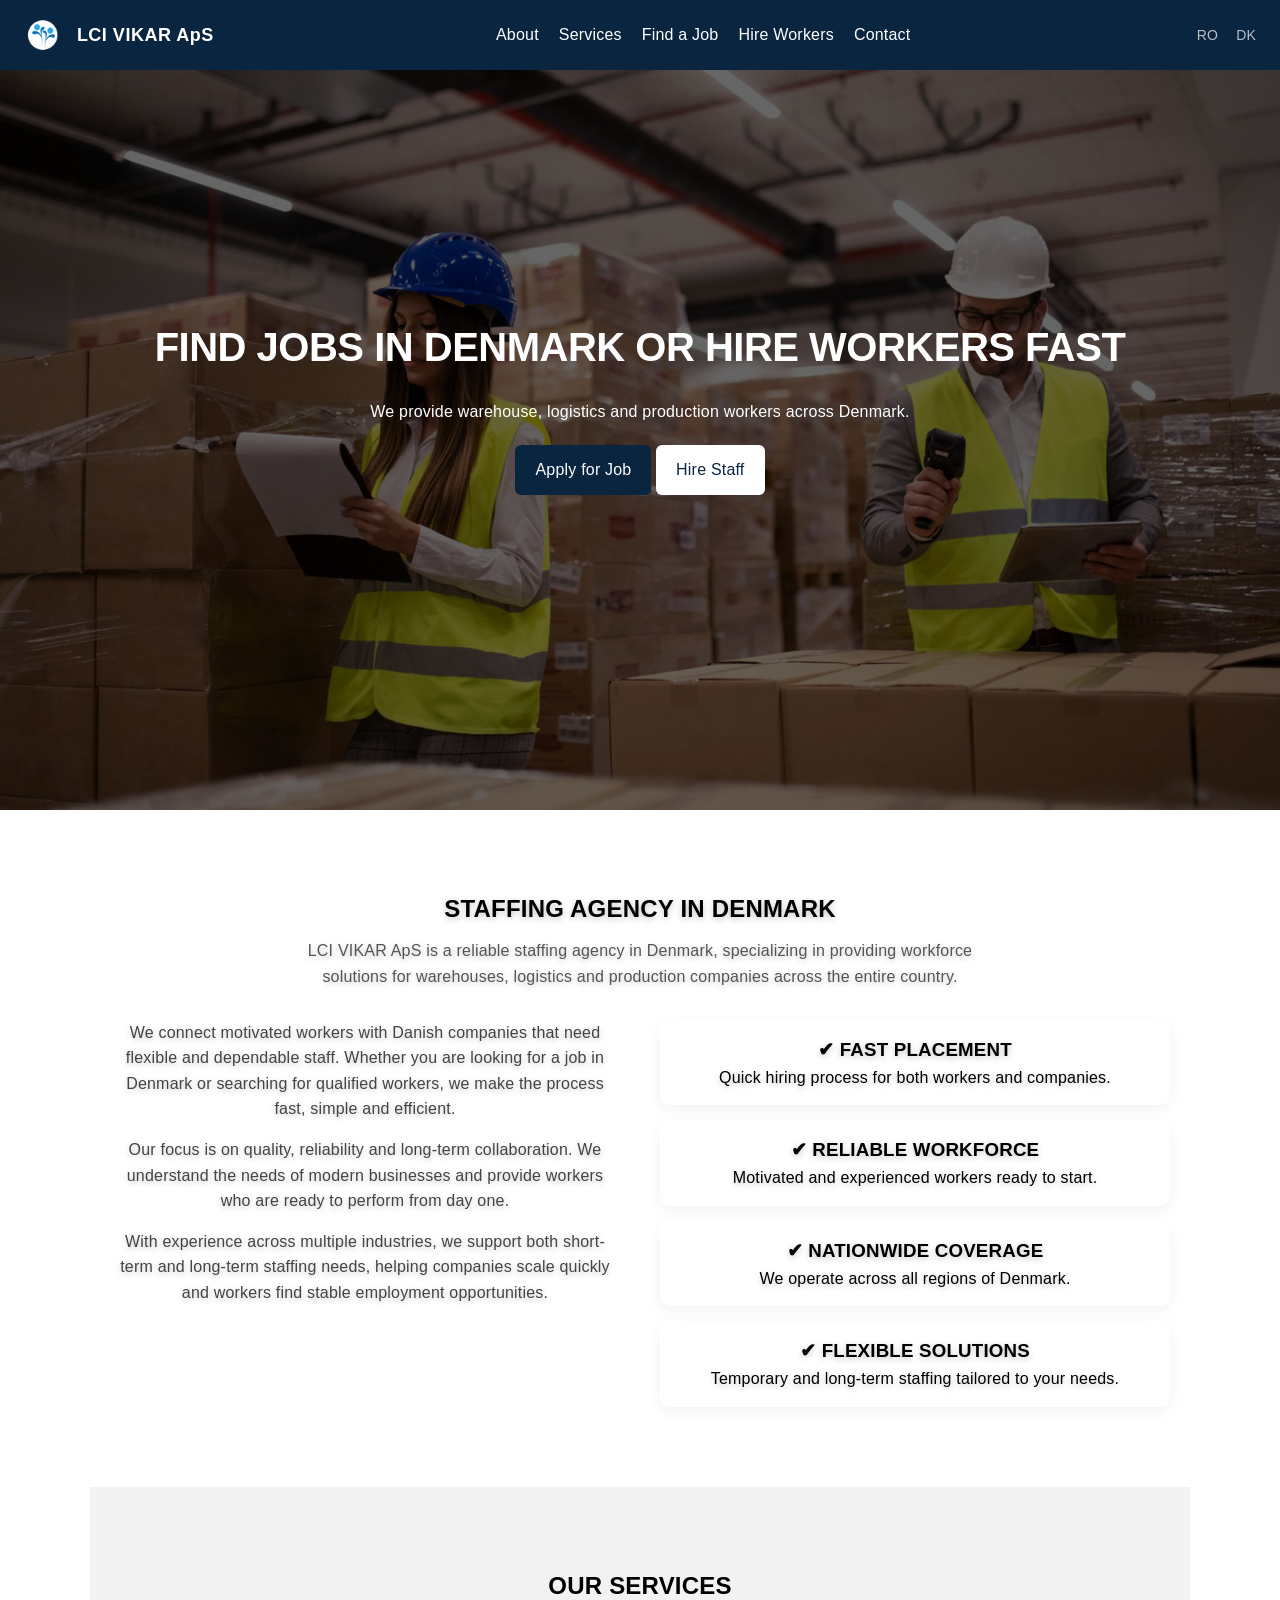
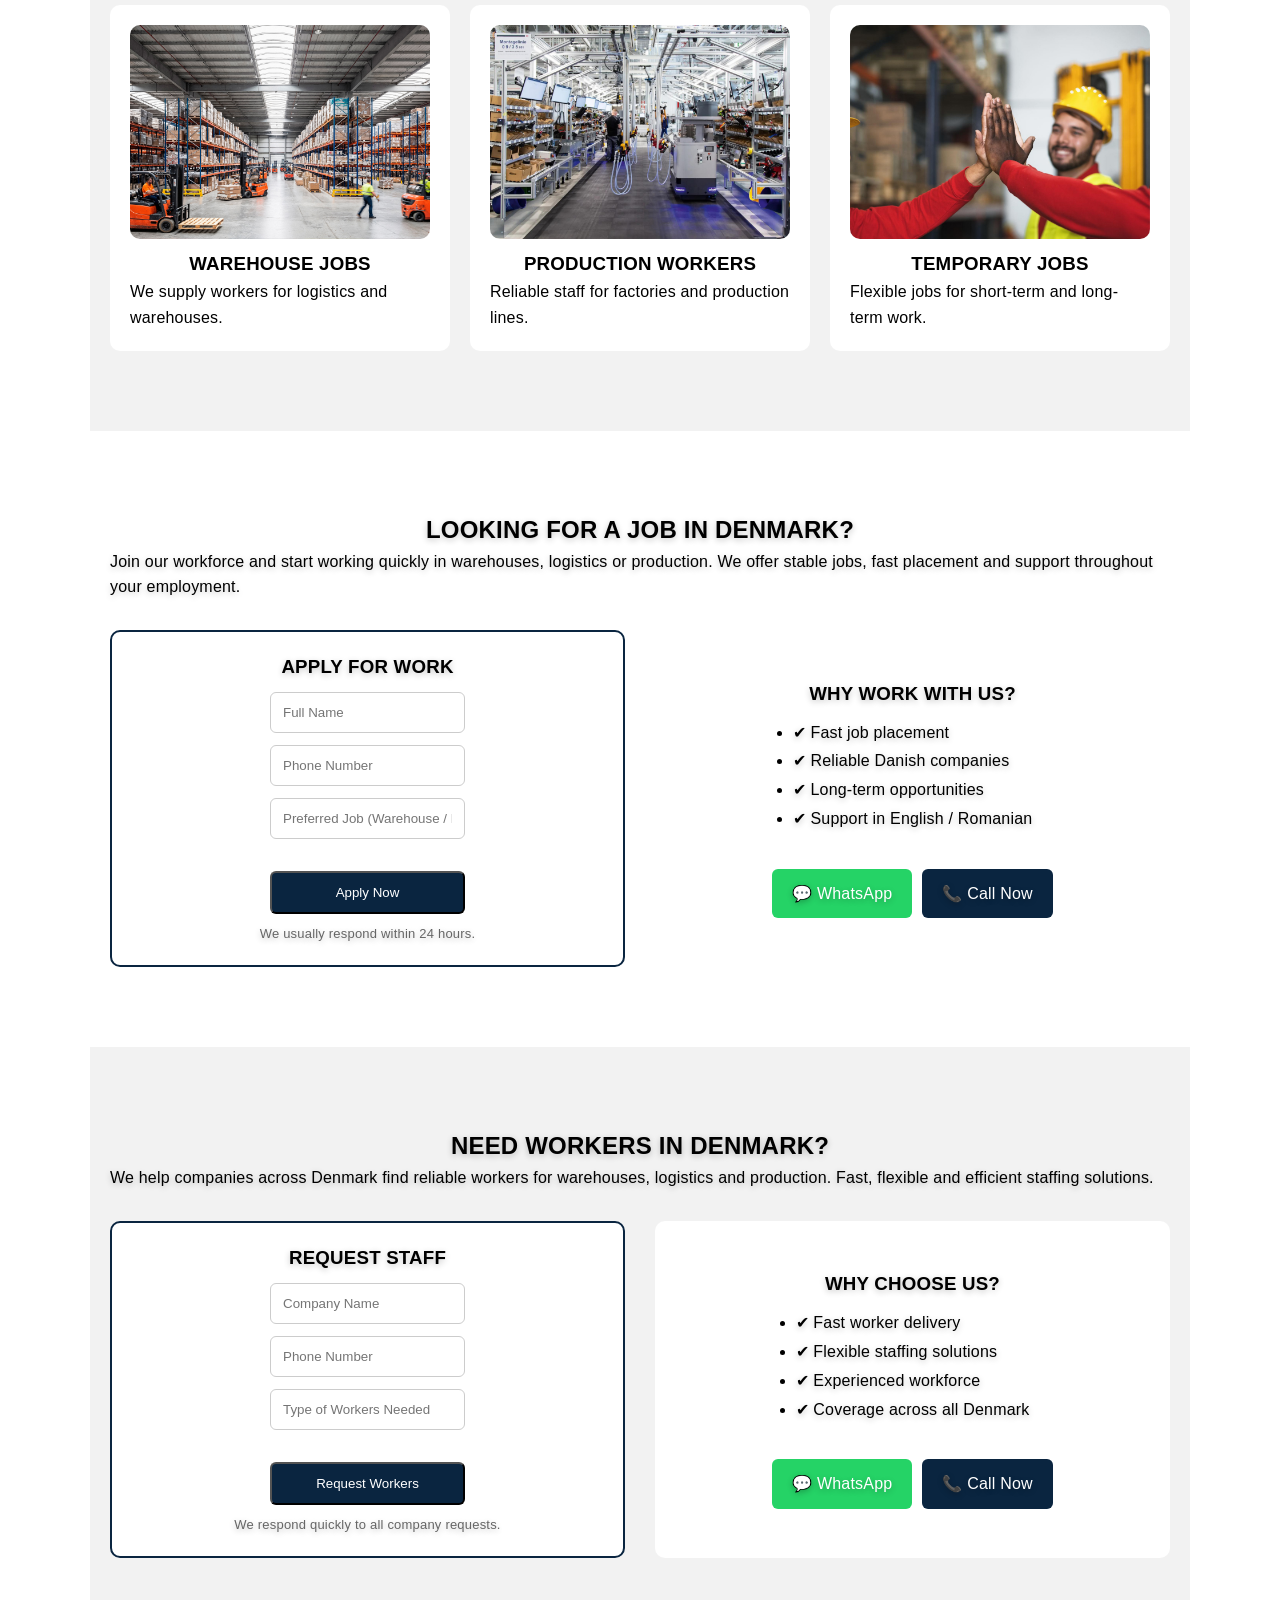
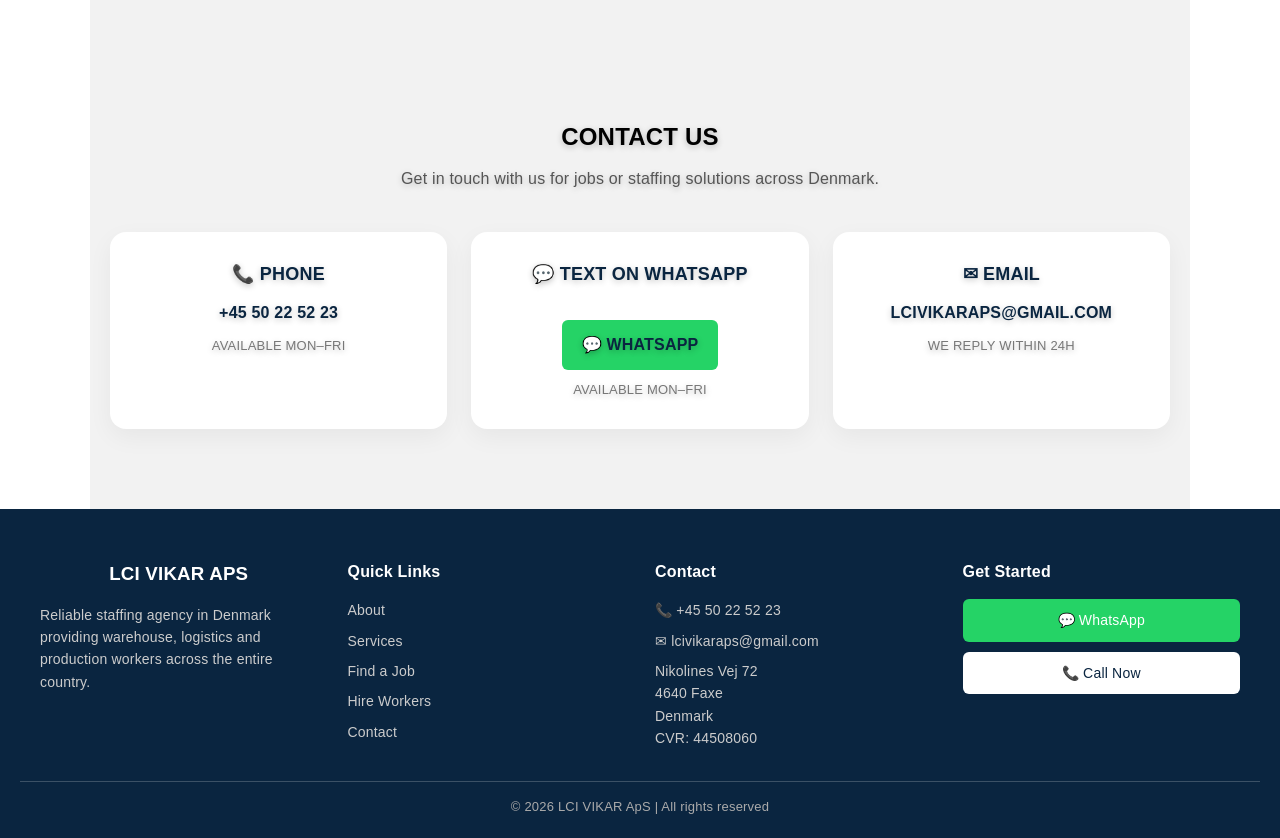
==== commit 854ebf77: "Add files via upload" ====
--- a/index.html
+++ b/index.html
@@ -145,8 +145,8 @@
       <a href="#contact">Contact</a>
     </nav>
     <div class="lang-switch">
-      <a href="/ro/" onclick="setLang('ro')">RO</a>
-      <a href="/dk/" onclick="setLang('dk')">DK</a>
+      <a href="./ro/" onclick="setLang('ro')">RO</a>
+      <a href="./dk/" onclick="setLang('dk')">DK</a>
     </div>
     <div id="menuToggle" class="burger">
       <span></span>
@@ -388,17 +388,6 @@
         <span>We reply within 24h</span>
       </div>
 
-      <!-- ADDRESS -->
-      <div class="contact-card">
-        <h3>📍 Address</h3>
-        <p>
-          Nikolines Vej 72<br>
-          4640 Faxe<br>
-          Denmark
-        </p>
-        <span>Registered office</span>
-      </div>
-
     </div>
 
 
--- a/style.css
+++ b/style.css
@@ -15,6 +15,8 @@
 }
 h1, h2, h3 {
   font-weight: 600;
+  text-transform: uppercase;
+  text-align: center;
 }
 
 /* NAV */
@@ -162,6 +164,10 @@
   max-width:1100px;
   margin:auto;
 }
+.section .container{
+
+    text-shadow: 0 2px 6px rgba(0, 0, 0, 0.24);
+}
 
 .grey {
   background:#f2f2f2;
@@ -178,6 +184,10 @@
   background:#fff;
   padding:20px;
   border-radius:10px;
+  display: flex;
+  flex-direction: column;
+  justify-content: center;
+  align-items: center;
 }
 
 .card img {
@@ -324,43 +334,82 @@
 
 /* GRID */
 .contact-grid {
-  display:grid;
-  grid-template-columns:repeat(auto-fit,minmax(250px,1fr));
-  gap:20px;
-  margin-top:30px;
+  display: grid;
+  grid-template-columns: repeat(auto-fit, minmax(260px, 1fr));
+  gap: 24px;
+  margin-top: 40px;
 }
 
 /* CARD */
 .contact-card {
-  background:#fff;
-  padding:25px;
-  border-radius:12px;
-  box-shadow:0 5px 20px rgba(0,0,0,0.05);
-  transition:transform 0.3s ease, box-shadow 0.3s ease;
+  background: #fff;
+  padding: 28px;
+  border-radius: 16px;
+  box-shadow: 0 8px 25px rgba(0,0,0,0.05);
+  transition: all 0.25s ease;
+  position: relative;
+  overflow: hidden;
+  text-transform: uppercase;
+}
+
+/* subtle accent bar */
+.contact-card::before {
+  content: "";
+  position: absolute;
+  top: 0;
+  left: 0;
+  width: 4px;
+  height: 100%;
+  background: #25D366;
+  opacity: 0;
+  transition: opacity 0.25s ease;
 }
 
 .contact-card:hover {
-  transform:translateY(-5px);
-  box-shadow:0 10px 25px rgba(0,0,0,0.1);
-}
-
+  transform: translateY(-6px);
+  box-shadow: 0 15px 35px rgba(0,0,0,0.1);
+}
+
+.contact-card:hover::before {
+  opacity: 1;
+}
+
+/* TITLU */
 .contact-card h3 {
-  margin-bottom:10px;
-}
-
+  margin-bottom: 12px;
+  font-size: 18px;
+  color: #0a2540;
+}
+
+/* LINKURI */
 .contact-card p a {
-  color:#0a2540;
-  font-weight:500;
-  text-decoration:none;
-}
-
+  color: #0a2540;
+  font-weight: 600;
+  text-decoration: none;
+  transition: color 0.2s ease;
+}
+
+.contact-card p a:hover {
+  color: #000000;
+}
+
+/* TEXT MIC */
 .contact-card span {
-  display:block;
-  margin-top:8px;
-  font-size:13px;
-  color:#777;
-}
-
+  display: block;
+  margin-top: 10px;
+  font-size: 13px;
+  color: #777;
+}
+
+/* OPTIONAL: hover click feel */
+.contact-card a {
+  display: inline-block;
+  transition: transform 0.15s ease;
+}
+
+.contact-card a:hover {
+  transform: scale(1.03);
+}
 /* BUTTONS */
 .contact-actions {
   margin-top:40px;
